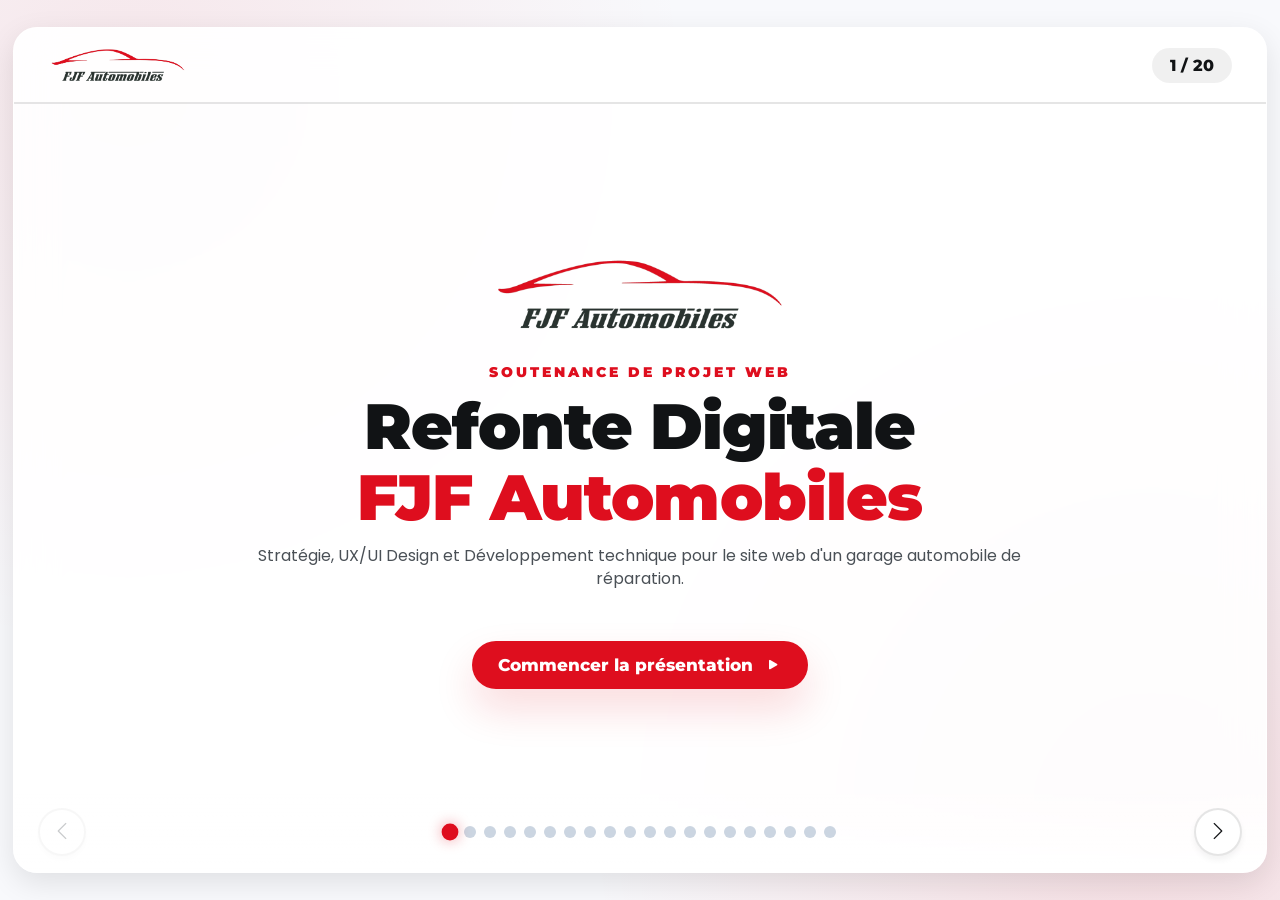
==== index.html @ 792e07eb "netlify freindly" ====
﻿<!DOCTYPE html>
<html lang="fr">
<head>
    <meta charset="UTF-8">
    <meta name="viewport" content="width=device-width, initial-scale=1.0">
    <title>FJF Automobiles - Présentation Projet Web</title>
    
    <!-- Polices officielles -->
    <link rel="preconnect" href="https://fonts.googleapis.com" />
    <link rel="preconnect" href="https://fonts.gstatic.com" crossorigin />
    <link href="https://fonts.googleapis.com/css2?family=Montserrat:wght@400;600;800;900&family=Poppins:wght@300;400;500;600&family=Fira+Code:wght@400;500&display=swap" rel="stylesheet" />
    
    <!-- Icônes Bootstrap -->
    <link rel="stylesheet" href="https://cdn.jsdelivr.net/npm/bootstrap-icons@1.11.3/font/bootstrap-icons.css" />
    
    <link rel="stylesheet" href="styles.css" />
</head>
<body>

    <div class="carousel-shell">
        <!-- Header -->
        <header class="presentation-header">
            <div class="brand-logo">
                <img src="img/fjf-logo-2-removebg-preview.png" alt="FJF Automobiles" style="height: 42px; object-fit: contain;">
            </div>
            <div class="slide-counter" id="slideCounter">1 / 23</div>
        </header>

        <!-- Viewport -->
        <div class="carousel-viewport" id="viewport">
            <div class="carousel-track" id="carouselTrack">

                <!-- ==================== INTRO ==================== -->

                <!-- SLIDE 1 : COUVERTURE -->
                <section class="slide">
                    <div class="slide-content" style="text-align: center;">
                        <img src="img/fjf-logo-2-removebg-preview.png" alt="FJF Automobiles" style="height: 90px; object-fit: contain; margin: 0 auto 24px auto; display: block;">
                        <span class="slide-subtitle animate-up">Soutenance de projet Web</span>
                        <h1 class="slide-title animate-up delay-1" style="font-size: clamp(2.4rem, 5vw, 4.4rem);">Refonte Digitale<br><span>FJF Automobiles</span></h1>
                        <p class="slide-text animate-up delay-2" style="margin: 0 auto 50px auto; max-width: 800px;">
                            Stratégie, UX/UI Design et Développement technique pour le site web d'un garage automobile de réparation.
                        </p>
                        <div class="animate-up delay-3">
                            <button class="btn-primary" onclick="nextSlide(event)">
                                Commencer la présentation <i class="bi bi-play-fill"></i>
                            </button>
                        </div>
                    </div>
                </section>

                <!-- SLIDE 2 : LE CONTEXTE -->
                <section class="slide">
                    <div class="slide-content">
                        <span class="slide-subtitle animate-up">01. Origine du projet</span>
                        <h2 class="slide-title medium animate-up delay-1">Rappel du <span>Contexte</span></h2>
                        
                        <div class="grid-2-col animate-up delay-2">
                            <div>
                                <p class="slide-text">
                                    FJF Automobiles est un garage de réparation automobile, mais son image web ne reflète pas la qualité du service physique fourni à ses clients.
                                </p>
                                <ul class="big-list">
                                    <li><i class="bi bi-x-circle"></i> Site web obsolète</li>
                                    <li><i class="bi bi-x-circle"></i> Navigation mobile difficile</li>
                                    <li><i class="bi bi-x-circle"></i> Prise de rendez-vous uniquement par téléphone</li>
                                </ul>
                            </div>
                            <div class="feature-card highlight" style="background: var(--rouge-fjf); color: white; border: none; text-align: center;">
                                <h3 style="color: white; font-size: 2.2rem;"><i class="bi bi-exclamation-triangle" style="font-size: 3rem; margin-bottom: 20px; display: block;"></i> L'Enjeu</h3>
                                <p style="color: white; font-size: 1.5rem; opacity: 0.9;">
                                    Comment transformer le site web en un outil de gestion client, capable de digitaliser la prise de rendez-vous et les services ?
                                </p>
                            </div>
                        </div>
                    </div>
                </section>

                <!-- SLIDE 3 : LA PROMESSE -->
                <section class="slide">
                    <div class="slide-content" style="text-align: center;">
                        <span class="slide-subtitle animate-up">02. Notre Réponse</span>
                        <i class="bi bi-stars animate-up delay-1" style="font-size: clamp(2.5rem, 5vw, 4.2rem); color: var(--rouge-fjf); display: block; margin-bottom: 20px;"></i>
                        <h2 class="slide-title animate-up delay-2">Un <span>Outil Digital</span> au Service du Garage</h2>
                        <p class="slide-text animate-up delay-3" style="margin: 0 auto; max-width: 1000px; font-size: 2.2rem; line-height: 1.5;">
                            "Une plateforme sur-mesure, claire et efficace, conçue pour simplifier la prise de rendez-vous et renforcer la relation client."
                        </p>
                    </div>
                </section>

                <!-- ==================== STRATEGIE ==================== -->

                <!-- SLIDE 4 : LES 3 PILIERS -->
                <section class="slide">
                    <div class="slide-content">
                        <span class="slide-subtitle animate-up">03. Stratégie</span>
                        <h2 class="slide-title medium animate-up delay-1">Les 3 <span>Piliers</span> du projet</h2>
                        
                        <div class="grid-cards animate-up delay-2">
                            <div class="feature-card">
                                <div class="card-icon"><i class="bi bi-lightning-charge"></i></div>
                                <h3>Performance</h3>
                                <p>Un site léger et performant, optimisé pour une expérience utilisateur fluide et rapide.</p>
                            </div>
                            <div class="feature-card">
                                <div class="card-icon"><i class="bi bi-calendar-check"></i></div>
                                <h3>Accessibilité</h3>
                                <p>Une prise de rendez-vous en ligne simple, disponible 24h/24, pour faciliter le contact client.</p>
                            </div>
                            <div class="feature-card">
                                <div class="card-icon"><i class="bi bi-person-vcard"></i></div>
                                <h3>Espace Client & Donnees</h3>
                                <p>
                                    Creation de compte client avec connexion/inscription, stockage des infos,
                                    gestion des vehicules et suivi de l'historique des rendez-vous.
                                </p>
                            </div>
                        </div>
                    </div>
                </section>

                <!-- SLIDE 5 : CIBLES -->
                <section class="slide">
                    <div class="slide-content">
                        <span class="slide-subtitle animate-up">04. Utilisateurs</span>
                        <h2 class="slide-title medium animate-up delay-1">À qui s'adresse <span>le site</span> ?</h2>
                        <p class="slide-text animate-up delay-2">Deux parcours utilisateurs principaux à optimiser :</p>
                        
                        <div class="grid-2-col animate-up delay-3">
                            <div class="feature-card" style="border-top: 6px solid var(--rouge-fjf);">
                                <h3><i class="bi bi-person-check" style="margin-right: 15px; color: var(--rouge-fjf);"></i>Le Client Régulier</h3>
                                <p>Il connaît déjà le garage. Il a besoin de prendre rendez-vous rapidement, de suivre ses interventions passées et d'accéder à son espace personnel.</p>
                            </div>
                            <div class="feature-card" style="border-top: 6px solid #1a1d20;">
                                <h3><i class="bi bi-search" style="margin-right: 15px; color: var(--texte-principal);"></i>Le Nouveau Prospect</h3>
                                <p>Il cherche un garage de confiance. Il veut que ce soit rapide mais sécurisé pour rapidement prendre rendez-vous pour sa voiture.</p>
                            </div>
                        </div>
                    </div>
                </section>

                <!-- ==================== DESIGN SYSTEM ==================== -->

                <!-- SLIDE 6 : IDENTITÉ VISUELLE - COULEURS -->
                <section class="slide">
                    <div class="slide-content">
                        <span class="slide-subtitle animate-up">05. Design System</span>
                        <h2 class="slide-title medium animate-up delay-1">Design <span>System</span></h2>
                        <p class="slide-text animate-up delay-2">Palette de couleurs.</p>
                        
                        <div class="color-palette animate-up delay-3" style="justify-content: center; gap: 60px; margin-top: 60px;">
                            <div class="color-swatch">
                                <div class="color-circle" style="background: #de0e1e; width: 150px; height: 150px;"></div>
                                <span style="font-size: 1.5rem; display: block; margin-bottom: 10px;">#de0e1e</span>
                                <strong style="font-size: 1.2rem;">Rouge FJF (Action)</strong>
                            </div>
                            <div class="color-swatch">
                                <div class="color-circle" style="background: #111315; width: 150px; height: 150px;"></div>
                                <span style="font-size: 1.5rem; display: block; margin-bottom: 10px;">#111315</span>
                                <strong style="font-size: 1.2rem;">Noir (Texte / Luxe)</strong>
                            </div>
                            <div class="color-swatch">
                                <div class="color-circle" style="background: #f8f9fc; width: 150px; height: 150px; border: 4px solid #e2e8f0;"></div>
                                <span style="font-size: 1.5rem; display: block; margin-bottom: 10px;">#f8f9fc</span>
                                <strong style="font-size: 1.2rem;">Gris perle (Fond)</strong>
                            </div>
                        </div>
                    </div>
                </section>

                <!-- SLIDE 7 : IDENTITÉ VISUELLE - TYPO -->
                <section class="slide">
                    <div class="slide-content">
                        <span class="slide-subtitle animate-up">05. Design System</span>
                        <h2 class="slide-title medium animate-up delay-1">Design <span>System</span></h2>
                            <p class="slide-text animate-up delay-2">Choix typographiques et lisibilité.</p>
                        
                        <div class="grid-2-col animate-up delay-3" style="margin-top: 60px;">
                            <div class="feature-card">
                                <h1 style="font-family: 'Montserrat', sans-serif; font-weight: 900; font-size: 4rem; margin-bottom: 20px; color: var(--rouge-fjf);">Montserrat</h1>
                                <h3 style="margin-bottom: 10px;">Typographie de Titrage</h3>
                                <p>Caractère géométrique, fort et imposant. Idéal pour les titres marketing et l'identité de marque.</p>
                            </div>
                            
                            <div class="feature-card">
                                <h1 style="font-family: 'Poppins', sans-serif; font-weight: 400; font-size: 4rem; margin-bottom: 20px;">Poppins</h1>
                                <h3 style="margin-bottom: 10px;">Typographie de Texte</h3>
                                <p>Ronde et lisible. Elle garantit un confort de lecture optimal pour les pages de services et les informations pratiques.</p>
                            </div>
                        </div>
                    </div>
                </section>

                <!-- SLIDE 8 : UI COMPONENTS -->
                <section class="slide">
                    <div class="slide-content">
                        <span class="slide-subtitle animate-up">06. Interface</span>
                        <h2 class="slide-title medium animate-up delay-1">Composants <span>UI</span></h2>
                        <p class="slide-text animate-up delay-2">Une interface claire et rassurante: rapide, simple et facile a utiliser pour tous les clients.</p>

                        <div class="grid-2-col animate-up delay-3" style="margin-top: 34px; align-items: start; gap: 18px;">
                            <div class="feature-card" style="text-align: left;">
                                <h3 style="margin-bottom: 12px;">Pourquoi ca marche</h3>
                                <ul class="big-list" style="margin: 0; font-size: 1rem;">
                                    <li><i class="bi bi-check2-circle"></i> Facile d'utilisation</li>
                                    <li><i class="bi bi-lightning-charge"></i> Rapide a comprendre</li>
                                    <li><i class="bi bi-hand-index-thumb"></i> Simple sur mobile</li>
                                </ul>
                            </div>

                            <div style="text-align: center;">
                                <p style="margin: 0 0 14px 0; color: var(--texte-secondaire); font-weight: 600;">Action principale visible en 1 clic</p>
                                <button class="btn-primary" style="pointer-events: none; padding: 16px 48px; font-size: 1.1rem;">
                                <i class="bi bi-calendar-check" style="margin-right: 8px;"></i> Prendre Rendez-vous
                            </button>
                            </div>
                        </div>
                    </div>
                </section>

                <!-- ==================== TECHNIQUE & PROJET ==================== -->

                <!-- SLIDE 13 : FONCTIONNALITÉS CLÉS -->
                <section class="slide">
                    <div class="slide-content">
                        <span class="slide-subtitle animate-up">07. Back-office</span>
                        <h2 class="slide-title medium animate-up delay-1">Administration <span>Simplifiée</span></h2>
                        <p class="slide-text animate-up delay-2">Le site est équipé d'outils puissants pour l'équipe FJF afin de gérer les rendez-vous et les clients facilement.</p>
                        
                        <div class="grid-cards animate-up delay-3">
                            <div class="feature-card">
                                <div class="card-icon" style="background: #e0f2fe; color: #0284c7;"><i class="bi bi-calendar-week"></i></div>
                                <h3>Gestion des RDV</h3>
                                <p>Interface d'administration pour visualiser, confirmer ou annuler les rendez-vous clients en temps réel.</p>
                            </div>
                            <div class="feature-card">
                                <div class="card-icon" style="background: #fef08a; color: #a16207;"><i class="bi bi-person-lines-fill"></i></div>
                                <h3>Espace Clients</h3>
                                <p>Chaque client dispose d'un espace personnel pour suivre ses interventions et gérer ses réservations.</p>
                            </div>
                        </div>
                    </div>
                </section>

                <!-- SLIDE X : PLUGINS WORDPRESS DÉVELOPPÉS -->
                <section class="slide">
                    <div class="slide-content">
                        <span class="slide-subtitle animate-up">07b. Plugins sur-mesure</span>
                        <h2 class="slide-title medium animate-up delay-1">Plugins <span>WordPress</span> Développés</h2>
                        <p class="slide-text animate-up delay-2">3 plugins PHP entièrement développés et intégrés au thème FJF-Theme.</p>
                        <div class="grid-cards animate-up delay-3">
                            <div class="feature-card">
                                <div class="card-icon" style="background: #ede9fe; color: #7c3aed;"><i class="bi bi-calendar-plus"></i></div>
                                <h3>fjf-rdv</h3>
                                <p>Prise de rendez-vous avec formulaire personnalisé et gestion admin.</p>
                            </div>
                            <div class="feature-card">
                                <div class="card-icon" style="background: #fef3c7; color: #d97706;"><i class="bi bi-journal-check"></i></div>
                                <h3>fjf-reservations</h3>
                                <p>Suivi et gestion des réservations depuis l'interface WordPress.</p>
                            </div>
                            <div class="feature-card">
                                <div class="card-icon" style="background: #dcfce7; color: #16a34a;"><i class="bi bi-car-front"></i></div>
                                <h3>cruziplug</h3>
                                <p>CPT Voitures avec champs personnalisés pour la gestion du parc atelier.</p>
                            </div>
                    </div>
                </section>

                <!-- ==================== PETIT TOUR DU SITE ==================== -->

                <!-- SLIDE 9 : MAQUETTE ACCUEIL -->
                <section class="slide">
                    <div class="slide-content">
                        <span class="slide-subtitle animate-up">08. Petit tour du site</span>
                        <h2 class="slide-title medium animate-up delay-1">Petit tour du <span>site</span></h2>
                        <p class="slide-text animate-up delay-2">Etape 1: Page d'accueil/ Plaque d'immatriculation.</p>
                        
                        <div class="mockup-container animate-up delay-3" style="height: 500px;">
                            <img src="img/hero.png" alt="Capture page d'accueil" style="width: 100%; height: 100%; object-fit: contain;">
                        </div>
                    </div>
                </section>

                <!-- SLIDE 10 : MAQUETTE SERVICES -->
                <section class="slide">
                    <div class="slide-content">
                        <span class="slide-subtitle animate-up">08. Petit tour du site</span>
                        <h2 class="slide-title medium animate-up delay-1">Petit tour du <span>site</span></h2>
                        <p class="slide-text animate-up delay-2">Etape 2: Choix prestations.</p>
                        
                        <div class="mockup-container animate-up delay-3" style="height: 500px;">
                            <img src="img/prestations-onsite.png" alt="Capture page prestations" style="width: 100%; height: 100%; object-fit: contain;">
                        </div>
                    </div>
                </section>

                <!-- SLIDE 11 : MAQUETTE RDV -->
                <section class="slide">
                    <div class="slide-content">
                        <span class="slide-subtitle animate-up">08. Petit tour du site</span>
                        <h2 class="slide-title medium animate-up delay-1">Petit tour du <span>site</span></h2>
                        <p class="slide-text animate-up delay-2">Etape 3: Prise de rendez-vous.</p>
                        
                        <div class="mockup-container animate-up delay-3" style="height: 500px;">
                            <img src="img/planning-onsite.png" alt="Capture formulaire rendez-vous" style="width: 100%; height: 100%; object-fit: contain;">
                        </div>
                    </div>
                </section>

                <!-- SLIDE 12 : CONFIRMATION PLANNING -->
                <section class="slide">
                    <div class="slide-content">
                        <span class="slide-subtitle animate-up">08. Petit tour du site</span>
                        <h2 class="slide-title medium animate-up delay-1">Petit tour du <span>site</span></h2>
                        <p class="slide-text animate-up delay-2">Etape 4: confirmation du planning.</p>
                        <div class="mockup-container animate-up delay-3" style="height: 500px;">
                            <img src="img/confirmation-planing.png" alt="Capture confirmation planning" style="width: 100%; height: 100%; object-fit: contain;">
                        </div>
                    </div>
                </section>

                <!-- SLIDE 13 : MAQUETTE PLUGIN -->
                <section class="slide">
                    <div class="slide-content">
                        <span class="slide-subtitle animate-up">08. Petit tour du site</span>
                        <h2 class="slide-title medium animate-up delay-1">Coté <span>admin</span></h2>
                        <p class="slide-text animate-up delay-2">Plugin Resa horaires.</p>
                        <div class="screenshot-grid cols-2 animate-up delay-3" style="margin-top: 14px;">
                            <div class="screenshot-slot">
                                <img src="img/fjf-resaplugin.png" alt="Capture plugin resa">
                                <small>Plugin fjf-rdv</small>
                            </div>
                            <div class="screenshot-slot">
                                <img src="img/fjf-reservations.png" alt="Capture plugin reservations">
                                <small>Plugin fjf-reservations</small>
                            </div>
                        </div>
                    </div>
                </section>


                <!-- SLIDE BONUS : PARCOURS RDV -->
                <section class="slide">
                    <div class="slide-content">
                        <span class="slide-subtitle animate-up">09. Parcours Utilisateur</span>
                        <h2 class="slide-title medium animate-up delay-1">Parcours <span>Rendez-vous</span> en 3 étapes</h2>
                        <div class="screenshot-grid cols-3 animate-up delay-2" style="margin-top: 14px;">
                            <div class="screenshot-slot">
                                <img src="img/prestations-onsite.png" alt="Etape 1 choix de prestation">
                                <small>1. Choix prestation</small>
                            </div>
                            <div class="screenshot-slot">
                                <img src="img/planning-onsite.png" alt="Etape 2 planning">
                                <small>2. Sélection planning</small>
                            </div>
                            <div class="screenshot-slot">
                                <img src="img/confirmation-planing.png" alt="Etape 3 confirmation planning">
                                <small>3. Confirmation planning</small>
                            </div>
                        </div>
                    </div>
                </section>

                <!-- SLIDE BONUS : PREUVES PLUGINS -->
                <section class="slide">
                    <div class="slide-content">
                        <span class="slide-subtitle animate-up">10. Formulaire & message</span>
                        <h2 class="slide-title medium animate-up delay-1">Plugin <span>Reservation</span> / Message client</h2>
                        <div class="screenshot-grid cols-2 animate-up delay-2">
                            <div class="screenshot-slot">
                                <img src="img/formulaire-rdv.png" alt="Formulaire de rendez-vous plugin FJF">
                                <small>Formulaire RDV</small>
                            </div>
                            <div class="screenshot-slot">
                                <img src="img/fjf-rdvplugin.png" alt="Plugin FJF rdv">
                                <small>FJF rdv plugin</small>
                            </div>
                        </div>
                    </div>
                </section>

                <!-- SLIDE 14 : STACK TECHNIQUE -->
                <section class="slide">
                    <div class="slide-content">
                        <span class="slide-subtitle animate-up">10. Technique</span>
                        <h2 class="slide-title medium animate-up delay-1">Stack <span>Technologique</span></h2>
                        <p class="slide-text animate-up delay-2">Une base robuste, sécurisée et évolutive reposant sur les standards du marché.</p>
                        
                        <div class="feature-card animate-up delay-3" style="text-align: center; padding: 60px;">
                            <h3 style="font-size: 2.5rem; margin-bottom: 40px;">WordPress CMS</h3>
                            <div class="tech-logos" style="justify-content: center;">
                                <div style="text-align: center;">
                                    <i class="bi bi-wordpress" style="color: #21759b;"></i>
                                    <p style="margin-top: 10px; font-weight: bold;">Cœur</p>
                                </div>
                                <div style="text-align: center;">
                                    <i class="bi bi-filetype-php" style="color: #8993be;"></i>
                                    <p style="margin-top: 10px; font-weight: bold;">Logique</p>
                                </div>
                                <div style="text-align: center;">
                                    <i class="bi bi-filetype-js" style="color: #f59e0b;"></i>
                                    <p style="margin-top: 10px; font-weight: bold;">Interactions</p>
                                </div>
                                <div style="text-align: center;">
                                    <i class="bi bi-filetype-css" style="color: #1572b6;"></i>
                                    <p style="margin-top: 10px; font-weight: bold;">Design</p>
                                </div>
                                <div style="text-align: center;">
                                    <i class="bi bi-shield-check" style="color: #22c55e;"></i>
                                    <p style="margin-top: 10px; font-weight: bold;">Sécurité</p>
                                </div>
                            </div>
                        </div>
                    </div>
                </section>


                <!-- SLIDE 16 : PLANNING -->
                <section class="slide">
                    <div class="slide-content">
                        <span class="slide-subtitle animate-up">12. Gestion de Projet</span>
                        <h2 class="slide-title medium animate-up delay-1">Prochaines <span>Fonctionnalités</span></h2>
                        
                        <div class="grid-cards animate-up delay-2" style="grid-template-columns: repeat(4, 1fr); gap: 20px;">
                            <div class="feature-card" style="padding: 30px; text-align: center;">
                                <h3 style="color: var(--texte-secondaire);">Bientôt</h3>
                                <div class="card-icon" style="margin: 20px auto;"><i class="bi bi-check-all"></i></div>
                                <p style="font-weight: bold; color: var(--texte-principal);">Page de connexion client</p>
                            </div>
                            <div class="feature-card highlight" style="padding: 30px; text-align: center;">
                                <h3 style="color: var(--rouge-fjf);">Priorité</h3>
                                <div class="card-icon" style="margin: 20px auto;"><i class="bi bi-person-badge"></i></div>
                                <p style="font-weight: bold; color: var(--texte-principal);">Espace client personnalisé</p>
                            </div>
                            <div class="feature-card" style="padding: 30px; text-align: center; opacity: 0.6;">
                                <h3 style="color: var(--texte-secondaire);">Ensuite</h3>
                                <div class="card-icon" style="margin: 20px auto;"><i class="bi bi-clock-history"></i></div>
                                <p style="font-weight: bold; color: var(--texte-principal);">Historique des interventions</p>
                            </div>
                            <div class="feature-card" style="padding: 30px; text-align: center; opacity: 0.6;">
                                <h3 style="color: var(--texte-secondaire);">Après</h3>
                                <div class="card-icon" style="margin: 20px auto;"><i class="bi bi-bell"></i></div>
                                <p style="font-weight: bold; color: var(--texte-principal);">Notifications RDV et rappels</p>
                            </div>
                        </div>
                    </div>
                </section>

                <!-- SLIDE 17 : MERCI -->
                <section class="slide">
                    <div class="slide-content" style="text-align: center;">
                        <div class="card-icon animate-up" style="margin: 0 auto 40px auto; width: 120px; height: 120px; font-size: 4rem; border-radius: 50%; background: var(--rouge-fjf); color: white;">
                            <i class="bi bi-chat-quote"></i>
                        </div>
                        <h2 class="slide-title animate-up delay-1" style="font-size: clamp(2.3rem, 5vw, 4rem);">Place aux <span>Questions</span></h2>
                        <p class="slide-text animate-up delay-2" style="margin: 0 auto 50px auto;">
                            Merci de votre attention. <br>Nous sommes à votre écoute pour échanger sur le projet.
                        </p>
                        <div class="animate-up delay-3">
                            <a href="https://github.com/Cruzax/FJF-WORDPRESS.git" target="_blank" class="btn-primary" style="background: #111315;">
                                <i class="bi bi-github"></i> Accéder au Dépôt GitHub
                            </a>
                        </div>
                        <img src="img/fjf-logo-2-removebg-preview.png" alt="FJF Automobiles" style="height: 50px; object-fit: contain; margin: 30px auto 0 auto; display: block; opacity: 0.65;">
                    </div>
                </section>

            </div>
        </div>

        <!-- Contrôles -->
        <div class="controls-overlay">
            <button class="nav-btn" id="prevBtn" aria-label="Slide précédente">
                <i class="bi bi-chevron-left"></i>
            </button>
            
            <div class="pagination" id="pagination">
                <!-- Les points sont générés par JS -->
            </div>

            <button class="nav-btn" id="nextBtn" aria-label="Slide suivante">
                <i class="bi bi-chevron-right"></i>
            </button>
        </div>

        <div class="image-lightbox" id="imageLightbox" aria-hidden="true" role="dialog" aria-label="Zoom image">
            <button class="lightbox-close" id="lightboxClose" aria-label="Fermer le zoom">
                <i class="bi bi-x-lg"></i>
            </button>
            <img id="lightboxImage" src="" alt="Image en zoom">
        </div>
    </div>

    <!-- Script de navigation -->
    <script>
        // ===== Etat & references =====
        const track = document.getElementById('carouselTrack');
        const slides = Array.from(document.querySelectorAll('.slide'));
        const prevBtn = document.getElementById('prevBtn');
        const nextBtn = document.getElementById('nextBtn');
        const pagination = document.getElementById('pagination');
        const slideCounter = document.getElementById('slideCounter');
        const viewport = document.getElementById('viewport');
        const imageLightbox = document.getElementById('imageLightbox');
        const lightboxImage = document.getElementById('lightboxImage');
        const lightboxClose = document.getElementById('lightboxClose');
        const zoomableImages = Array.from(document.querySelectorAll('.mockup-container img, .screenshot-slot img'));

        let currentIndex = 0;
        const totalSlides = slides.length;
        let dots = [];

        // ===== Rendering =====
        function updateUI() {
            track.style.transform = `translateX(-${currentIndex * 100}%)`;

            slides.forEach((slide, index) => {
                slide.classList.toggle('active', index === currentIndex);
            });

            dots.forEach((dot, index) => {
                dot.classList.toggle('active', index === currentIndex);
            });

            prevBtn.disabled = currentIndex === 0;
            nextBtn.disabled = currentIndex === totalSlides - 1;
            slideCounter.textContent = `${currentIndex + 1} / ${totalSlides}`;
        }

        // ===== Navigation =====
        function goToSlide(index) {
            if (index < 0 || index >= totalSlides) {
                return;
            }

            currentIndex = index;
            updateUI();
        }

        function nextSlide(event) {
            if (event) {
                event.stopPropagation();
            }
            goToSlide(currentIndex + 1);
        }

        function prevSlide(event) {
            if (event) {
                event.stopPropagation();
            }
            goToSlide(currentIndex - 1);
        }

        function openLightbox(image) {
            lightboxImage.src = image.src;
            lightboxImage.alt = image.alt || 'Image en zoom';
            imageLightbox.classList.add('open');
            imageLightbox.setAttribute('aria-hidden', 'false');
            document.body.classList.add('lightbox-open');
        }

        function closeLightbox() {
            imageLightbox.classList.remove('open');
            imageLightbox.setAttribute('aria-hidden', 'true');
            lightboxImage.src = '';
            document.body.classList.remove('lightbox-open');
        }

        // ===== Init =====
        function initPagination() {
            slides.forEach((_, index) => {
                const dot = document.createElement('button');
                dot.className = 'dot';
                dot.setAttribute('aria-label', `Aller à la slide ${index + 1}`);
                dot.addEventListener('click', (event) => {
                    event.stopPropagation();
                    goToSlide(index);
                });
                pagination.appendChild(dot);
            });

            dots = Array.from(document.querySelectorAll('.dot'));
        }

        function bindEvents() {
            prevBtn.addEventListener('click', prevSlide);
            nextBtn.addEventListener('click', nextSlide);

            document.addEventListener('keydown', (event) => {
                if (event.key === 'Escape' && imageLightbox.classList.contains('open')) {
                    closeLightbox();
                    return;
                }

                if (event.key === ' ' || event.code === 'Space') {
                    // Avoid browser default behavior and key repeat causing double navigation.
                    event.preventDefault();
                    if (event.repeat) {
                        return;
                    }
                    nextSlide();
                    return;
                }

                if (event.key === 'ArrowRight') {
                    nextSlide();
                } else if (event.key === 'ArrowLeft') {
                    prevSlide();
                }
            });

            zoomableImages.forEach((image) => {
                image.addEventListener('click', (event) => {
                    event.stopPropagation();
                    openLightbox(image);
                });
            });

            lightboxClose.addEventListener('click', closeLightbox);
            imageLightbox.addEventListener('click', (event) => {
                if (event.target === imageLightbox) {
                    closeLightbox();
                }
            });
        }

        initPagination();
        bindEvents();
        updateUI();
    </script>
</body>
</html>
---- styles.css ----
﻿:root {
    /* Palette FJF Automobiles */
    --rouge-fjf: #de0e1e;
    --rouge-fonce: #9b0914;
    --rouge-clair: #ff4d5a;
    
    /* Thème Premium */
    --fond-principal: #f8f9fc;
    --fond-carte: rgba(255, 255, 255, 0.9);
    --texte-principal: #111315; /* Plus foncé pour le projecteur */
    --texte-secondaire: #4a5056; /* Plus contrasté pour le projecteur */
    --bordure: rgba(0, 0, 0, 0.1);
    
    /* Typographie */
    --police-titre: 'Montserrat', sans-serif;
    --police-texte: 'Poppins', sans-serif;
    
    /* Ombres et Effets */
    --shadow-sm: 0 4px 6px rgba(0,0,0,0.05);
    --shadow-md: 0 10px 30px rgba(0,0,0,0.1);
    --shadow-lg: 0 20px 40px rgba(222, 14, 30, 0.15);
    --radius-lg: 24px;
    --radius-md: 16px;
}

* {
    box-sizing: border-box;
    margin: 0;
    padding: 0;
}

body {
    font-family: var(--police-texte);
    color: var(--texte-principal);
    background: 
        radial-gradient(circle at 10% 10%, rgba(222, 14, 30, 0.08), transparent 40%),
        radial-gradient(circle at 90% 90%, rgba(222, 14, 30, 0.12), transparent 40%),
        var(--fond-principal);
    min-height: 100vh;
    display: flex;
    align-items: center;
    justify-content: center;
    overflow: hidden;
}

body.lightbox-open {
    overflow: hidden;
}

/* --- CONTENEUR PRINCIPAL --- */
.carousel-shell {
    width: 98vw;
    max-width: 1800px; /* Plus large pour grand écran */
    height: 94vh;
    background: var(--fond-carte);
    backdrop-filter: blur(20px);
    -webkit-backdrop-filter: blur(20px);
    border: 1px solid rgba(255, 255, 255, 0.8);
    border-radius: var(--radius-lg);
    box-shadow: var(--shadow-md);
    position: relative;
    display: flex;
    flex-direction: column;
    overflow: hidden;
}

/* En-tête de la présentation */
.presentation-header {
    padding: 16px 34px;
    display: flex;
    justify-content: space-between;
    align-items: center;
    border-bottom: 2px solid var(--bordure); /* Bordure plus épaisse */
    z-index: 10;
    background: rgba(255,255,255,0.5);
}

.brand-logo {
    font-family: var(--police-titre);
    font-weight: 900;
    font-size: 1.5rem;
    color: var(--texte-principal);
    letter-spacing: -0.5px;
    display: flex;
    align-items: center;
    gap: 16px;
}

.brand-logo i {
    color: var(--rouge-fjf);
    font-size: 1.9rem;
}

.slide-counter {
    font-family: var(--police-titre);
    font-weight: 800; /* Plus gras */
    color: var(--texte-principal); /* Plus foncé */
    background: rgba(0,0,0,0.06);
    padding: 8px 18px;
    border-radius: 50px;
    font-size: 1rem;
}

/* --- CAROUSEL --- */
.carousel-viewport {
    flex: 1;
    overflow: hidden;
    position: relative;
}

.carousel-track {
    display: flex;
    height: 100%;
    transition: transform 0.6s cubic-bezier(0.25, 1, 0.5, 1);
}

.slide {
    flex: 0 0 100%;
    width: 100%;
    height: 100%;
    padding: 34px 52px 74px;
    display: flex;
    flex-direction: column;
    justify-content: center;
    opacity: 0.3;
    transition: opacity 0.6s ease;
    overflow-y: auto;
}

.slide.active {
    opacity: 1;
}

/* --- CONTENU DES SLIDES (MODE PROJECTEUR XXL) --- */
.slide-content {
    max-width: 1300px; /* Plus large */
    margin: 0 auto;
    width: 100%;
}

/* Animations d'entrée */
.slide.active .animate-up {
    animation: fadeInUp 0.7s cubic-bezier(0.25, 1, 0.5, 1) forwards;
    opacity: 0;
    transform: translateY(40px);
}

.slide.active .delay-1 { animation-delay: 0.15s; }
.slide.active .delay-2 { animation-delay: 0.3s; }
.slide.active .delay-3 { animation-delay: 0.45s; }
.slide.active .delay-4 { animation-delay: 0.6s; }

@keyframes fadeInUp {
    to {
        opacity: 1;
        transform: translateY(0);
    }
}

/* Typographie dans les slides pour projecteur */
.slide-subtitle {
    color: var(--rouge-fjf);
    font-family: var(--police-titre);
    font-weight: 900;
    text-transform: uppercase;
    letter-spacing: 3px;
    font-size: 1rem;
    margin-bottom: 14px;
    display: block;
}

.slide-title {
    font-family: var(--police-titre);
    font-size: clamp(2.2rem, 4.2vw, 3.8rem);
    font-weight: 900;
    line-height: 1.1;
    margin-bottom: 18px;
    color: var(--texte-principal);
    letter-spacing: -1px;
}

.slide-title.medium {
    font-size: clamp(2rem, 3.8vw, 3.1rem);
}

.slide-title span {
    color: var(--rouge-fjf);
}

.slide-text {
    font-size: clamp(1.05rem, 1.9vw, 1.35rem);
    line-height: 1.45;
    color: var(--texte-secondaire);
    margin-bottom: 24px;
    max-width: 1000px;
    font-weight: 400;
}

.slide-text strong {
    color: var(--texte-principal);
    font-weight: 600;
}

/* --- COMPOSANTS UI --- */

/* Grille de cartes générique */
.grid-cards {
    display: grid;
    grid-template-columns: repeat(auto-fit, minmax(320px, 1fr));
    gap: 18px;
    margin-top: 16px;
}

/* Grille 2 colonnes forcée */
.grid-2-col {
    display: grid;
    grid-template-columns: 1fr 1fr;
    gap: 24px;
    align-items: center;
}

.feature-card {
    background: #ffffff;
    border: 2px solid var(--bordure); /* Bordure plus visible */
    padding: 24px;
    border-radius: var(--radius-md);
    box-shadow: var(--shadow-sm);
    transition: transform 0.3s ease, box-shadow 0.3s ease;
}

.feature-card.highlight {
    border-color: var(--rouge-fjf);
    box-shadow: var(--shadow-md);
}

.card-icon {
    width: 62px;
    height: 62px;
    background: rgba(222, 14, 30, 0.08);
    color: var(--rouge-fjf);
    border-radius: 20px;
    display: flex;
    align-items: center;
    justify-content: center;
    font-size: 1.9rem;
    margin-bottom: 14px;
}

.feature-card h3 {
    font-family: var(--police-titre);
    font-weight: 900;
    margin-bottom: 10px;
    font-size: 1.35rem;
    color: var(--texte-principal);
}

.feature-card p {
    color: var(--texte-secondaire);
    font-size: 1.02rem;
    line-height: 1.5;
}

/* Gros Chiffres (Statistiques) */
.big-stat {
    text-align: center;
    padding: 16px;
}

.big-stat .number {
    font-family: var(--police-titre);
    font-size: 3.3rem;
    font-weight: 900;
    color: var(--rouge-fjf);
    line-height: 1;
    margin-bottom: 10px;
}

.big-stat .label {
    font-size: 1.05rem;
    font-weight: 600;
    color: var(--texte-principal);
}

/* Palette de couleurs */
.color-palette {
    display: flex;
    gap: 30px;
    margin-top: 30px;
}

.color-swatch {
    text-align: center;
}

.color-circle {
    width: 96px;
    height: 96px;
    border-radius: 50%;
    margin-bottom: 16px;
    box-shadow: var(--shadow-sm);
    border: 4px solid white;
}

.color-swatch span {
    font-family: 'Fira Code', monospace;
    font-size: 0.95rem;
    color: var(--texte-secondaire);
    font-weight: 600;
}

/* Mockup Image */
.mockup-container {
    width: 100%;
    height: 400px;
    background: #e2e8f0;
    border-radius: var(--radius-md);
    display: flex;
    align-items: center;
    justify-content: center;
    color: var(--texte-secondaire);
    font-family: var(--police-titre);
    font-weight: 700;
    border: 3px dashed #cbd5e1;
    overflow: hidden;
    position: relative;
}

.mockup-container img {
    width: 100%;
    height: 100%;
    object-fit: contain;
    object-position: center;
    background: #ffffff;
    cursor: zoom-in;
}

.mockup-container i {
    font-size: 4rem;
    color: #94a3b8;
    margin-bottom: 20px;
}

.mockup-content {
    text-align: center;
}

/* Liste stylisée géante */
.big-list {
    list-style: none;
    margin-top: 20px;
}

.big-list li {
    font-size: 1.2rem;
    margin-bottom: 14px;
    display: flex;
    align-items: center;
    gap: 12px;
    color: var(--texte-principal);
    font-weight: 500;
}

.big-list li i {
    color: var(--rouge-fjf);
    font-size: 1.5rem;
}

/* --- CONTRÔLES --- */
.controls-overlay {
    position: absolute;
    bottom: 0;
    left: 0;
    right: 0;
    padding: 16px 24px;
    display: flex;
    justify-content: space-between;
    align-items: center;
    pointer-events: none;
    background: linear-gradient(to top, rgba(255,255,255,0.9) 0%, transparent 100%);
}

.nav-btn {
    pointer-events: auto;
    width: 48px;
    height: 48px;
    border-radius: 50%;
    background: white;
    border: 2px solid var(--bordure);
    color: var(--texte-principal);
    font-size: 1.25rem;
    display: flex;
    align-items: center;
    justify-content: center;
    cursor: pointer;
    transition: all 0.2s ease;
    box-shadow: var(--shadow-sm);
}

.nav-btn:hover {
    background: var(--rouge-fjf);
    color: white;
    border-color: var(--rouge-fjf);
    transform: scale(1.1);
}

.nav-btn:disabled {
    opacity: 0.3;
    cursor: not-allowed;
    background: white;
    color: var(--texte-secondaire);
    transform: none;
}

.pagination {
    pointer-events: auto;
    display: flex;
    gap: 8px; /* Réduit pour faire tenir 17 points */
    flex-wrap: wrap;
    justify-content: center;
    max-width: 60%;
}

.dot {
    width: 12px;
    height: 12px;
    border-radius: 50%;
    background: #cbd5e1;
    cursor: pointer;
    transition: all 0.3s ease;
    border: none;
    padding: 0;
}

.dot:hover {
    background: #94a3b8;
}

.dot.active {
    background: var(--rouge-fjf);
    transform: scale(1.4);
    box-shadow: 0 0 10px rgba(222, 14, 30, 0.4);
}

/* Bouton Action */
.btn-primary {
    display: inline-flex;
    align-items: center;
    gap: 12px;
    background: var(--rouge-fjf);
    color: white;
    padding: 14px 26px;
    border-radius: 50px;
    font-family: var(--police-titre);
    font-weight: 800;
    text-decoration: none;
    border: none;
    cursor: pointer;
    transition: all 0.3s;
    box-shadow: var(--shadow-lg);
    font-size: 1.05rem;
}

.btn-primary:hover {
    background: var(--rouge-fonce);
    transform: translateY(-3px);
    box-shadow: 0 25px 50px rgba(222, 14, 30, 0.25);
}

/* Logos Tech */
.tech-logos {
    display: flex;
    gap: 24px;
    align-items: center;
    margin-top: 16px;
}

.tech-logos i {
    font-size: 3.2rem;
    color: var(--texte-secondaire);
}

/* --- GRILLES DE SCREENSHOTS --- */
.screenshot-grid {
    display: grid;
    gap: 12px;
    width: 100%;
    margin-top: 14px;
}

.screenshot-grid.cols-2 { grid-template-columns: 1fr 1fr; }
.screenshot-grid.cols-3 { grid-template-columns: repeat(3, 1fr); }

.screenshot-slot {
    border-radius: 10px;
    background: #eef2f7;
    border: 2px dashed #cbd5e1;
    min-height: 170px;
    display: flex;
    flex-direction: column;
    align-items: center;
    justify-content: center;
    color: #64748b;
    font-size: 0.92rem;
    font-weight: 600;
    text-align: center;
    padding: 20px;
    gap: 8px;
    transition: border-color 0.2s ease;
    overflow: hidden;
}

.screenshot-slot:hover { border-color: var(--rouge-fjf); }
.screenshot-slot i { font-size: 2.2rem; color: #94a3b8; }

.screenshot-slot small {
    font-weight: 400;
    font-size: 0.78rem;
    color: #a0aec0;
    font-family: 'Fira Code', monospace;
}

.screenshot-slot img {
    width: 100%;
    height: 100%;
    object-fit: contain;
    object-position: center;
    background: #ffffff;
    border-radius: 8px;
    cursor: zoom-in;
}

.image-lightbox {
    position: fixed;
    inset: 0;
    background: rgba(8, 10, 14, 0.88);
    display: none;
    align-items: center;
    justify-content: center;
    z-index: 2000;
    padding: 32px;
}

.image-lightbox.open {
    display: flex;
}

.image-lightbox img {
    max-width: min(92vw, 1600px);
    max-height: 88vh;
    width: auto;
    height: auto;
    border-radius: 12px;
    background: #ffffff;
    box-shadow: 0 24px 60px rgba(0, 0, 0, 0.45);
}

.lightbox-close {
    position: absolute;
    top: 18px;
    right: 18px;
    width: 44px;
    height: 44px;
    border: 0;
    border-radius: 50%;
    background: rgba(255, 255, 255, 0.18);
    color: #ffffff;
    font-size: 1.1rem;
    cursor: pointer;
    display: inline-flex;
    align-items: center;
    justify-content: center;
}

@media (max-height: 900px) {
    .screenshot-slot { min-height: 120px; font-size: 0.82rem; }
}

@media (max-height: 900px) {
    .slide {
        padding: 26px 40px 64px;
    }

    .slide-subtitle {
        font-size: 0.9rem;
        margin-bottom: 10px;
    }

    .slide-title {
        font-size: clamp(1.9rem, 3.3vw, 3rem);
        margin-bottom: 12px;
    }

    .slide-text {
        font-size: 1rem;
        margin-bottom: 14px;
    }

    .feature-card {
        padding: 18px;
    }

    .mockup-container {
        height: 320px;
    }
}

/* --- RESPONSIVE BASIQUE --- */
@media (max-width: 1200px) {
    .slide-title { font-size: clamp(1.9rem, 4vw, 3rem); }
    .slide-text { font-size: 1rem; }
}
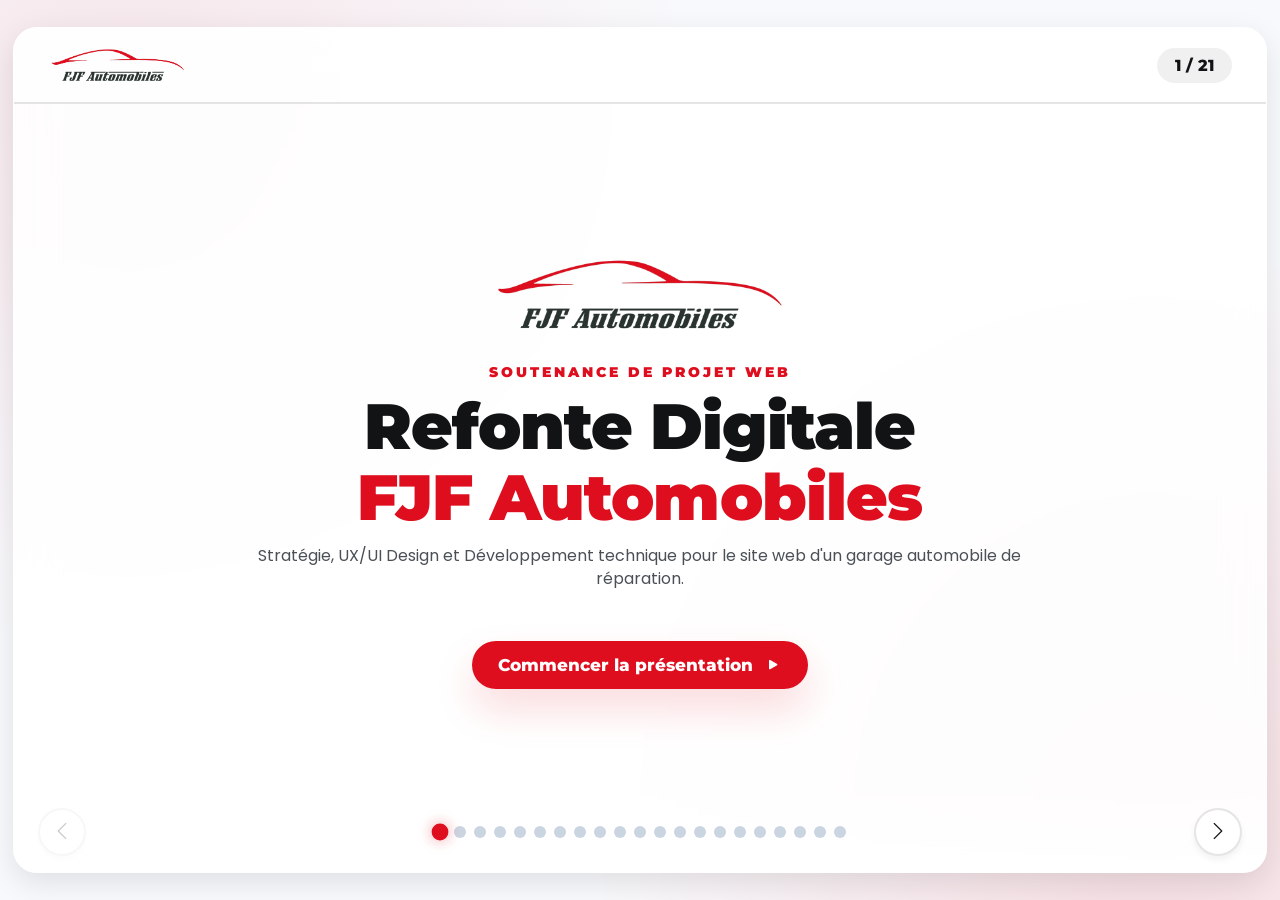
==== commit 356b9b0b: "i" ====
--- a/index.html
+++ b/index.html
@@ -261,7 +261,7 @@
                             </div>
                             <div class="feature-card">
                                 <div class="card-icon" style="background: #dcfce7; color: #16a34a;"><i class="bi bi-car-front"></i></div>
-                                <h3>cruziplug</h3>
+                                <h3>voitureclient</h3>
                                 <p>CPT Voitures avec champs personnalisés pour la gestion du parc atelier.</p>
                             </div>
                     </div>
@@ -447,7 +447,29 @@
                     </div>
                 </section>
 
-                <!-- SLIDE 17 : MERCI -->
+                <!-- SLIDE 17 : RETOURS SOUTENANCE PRÉCÉDENTE -->
+                <section class="slide">
+                    <div class="slide-content">
+                        <span class="slide-subtitle animate-up">Suite à la dernière soutenance</span>
+                        <h2 class="slide-title medium animate-up delay-1">Retours & <span>Améliorations</span></h2>
+                        <p class="slide-text animate-up delay-2">Lors de la soutenance précédente, deux points graphiques ont été soulevés. Voici comment ils ont été corrigés.</p>
+
+                        <div class="grid-2-col animate-up delay-3" style="margin-top: 40px;">
+                            <div class="feature-card" style="border-top: 6px solid var(--rouge-fjf);">
+                                <div class="card-icon" style="background: #fee2e2; color: var(--rouge-fjf);"><i class="bi bi-ui-checks"></i></div>
+                                <h3>Boutons incohérents</h3>
+                                <p>Les boutons du site n'avaient pas un style uniforme d'une page à l'autre. J'ai revu et harmonisé l'ensemble des composants boutons pour garantir une cohérence visuelle sur tout le site.</p>
+                            </div>
+                            <div class="feature-card" style="border-top: 6px solid #1a1d20;">
+                                <div class="card-icon" style="background: #f1f5f9; color: #1a1d20;"><i class="bi bi-layout-sidebar-reverse"></i></div>
+                                <h3>Footer peu soigné</h3>
+                                <p>Le footer manquait de structure et de finition. Il a été entièrement revu : hiérarchie de l'information clarifiée, alignements corrigés et rendu visuel cohérent avec le reste du design.</p>
+                            </div>
+                        </div>
+                    </div>
+                </section>
+
+                <!-- SLIDE 18 : MERCI -->
                 <section class="slide">
                     <div class="slide-content" style="text-align: center;">
                         <div class="card-icon animate-up" style="margin: 0 auto 40px auto; width: 120px; height: 120px; font-size: 4rem; border-radius: 50%; background: var(--rouge-fjf); color: white;">
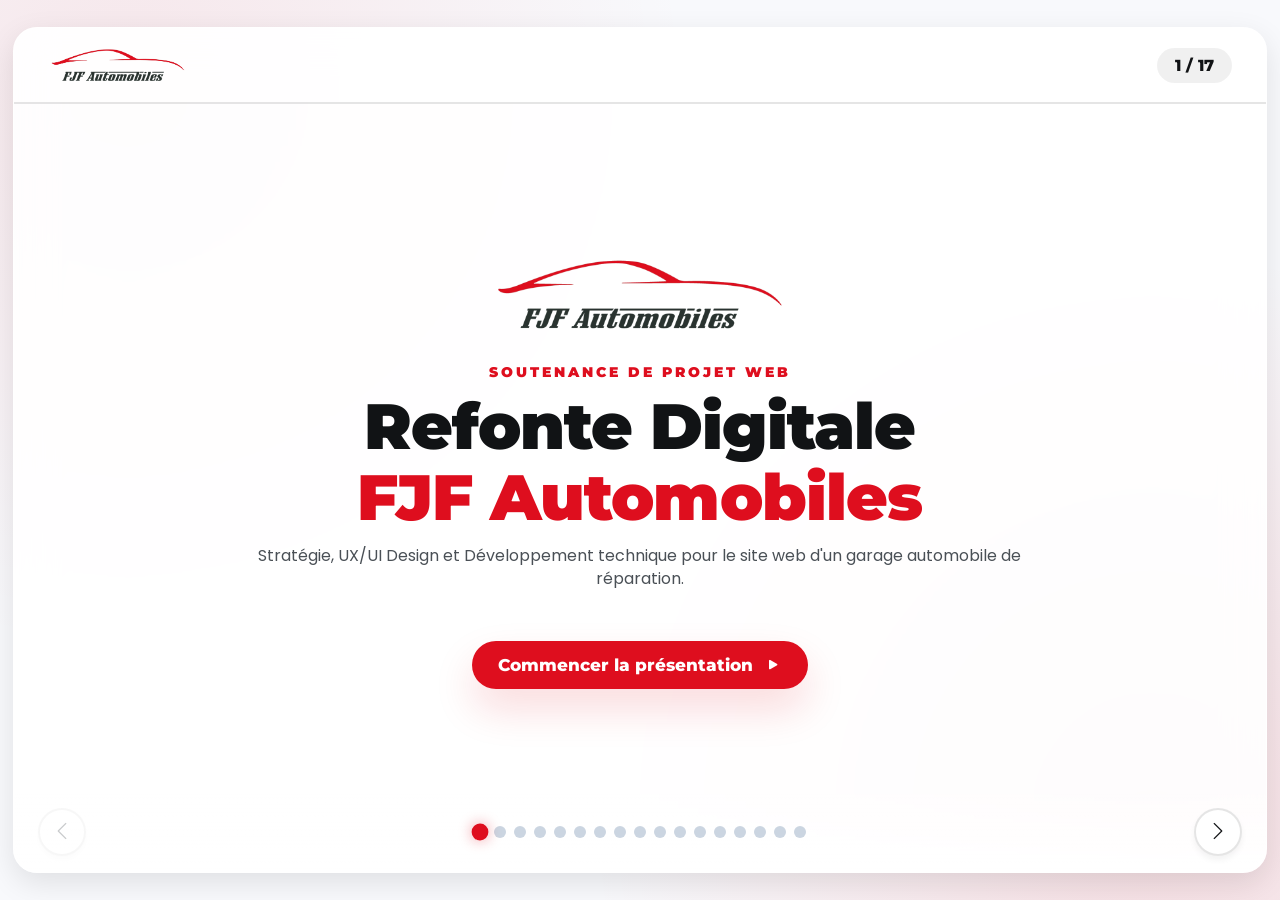
==== commit b4a21298: "i" ====
--- a/index.html
+++ b/index.html
@@ -76,121 +76,34 @@
                     </div>
                 </section>
 
-                <!-- SLIDE 3 : LA PROMESSE -->
-                <section class="slide">
-                    <div class="slide-content" style="text-align: center;">
-                        <span class="slide-subtitle animate-up">02. Notre Réponse</span>
-                        <i class="bi bi-stars animate-up delay-1" style="font-size: clamp(2.5rem, 5vw, 4.2rem); color: var(--rouge-fjf); display: block; margin-bottom: 20px;"></i>
-                        <h2 class="slide-title animate-up delay-2">Un <span>Outil Digital</span> au Service du Garage</h2>
-                        <p class="slide-text animate-up delay-3" style="margin: 0 auto; max-width: 1000px; font-size: 2.2rem; line-height: 1.5;">
-                            "Une plateforme sur-mesure, claire et efficace, conçue pour simplifier la prise de rendez-vous et renforcer la relation client."
-                        </p>
-                    </div>
-                </section>
+
 
                 <!-- ==================== STRATEGIE ==================== -->
 
-                <!-- SLIDE 4 : LES 3 PILIERS -->
-                <section class="slide">
-                    <div class="slide-content">
-                        <span class="slide-subtitle animate-up">03. Stratégie</span>
-                        <h2 class="slide-title medium animate-up delay-1">Les 3 <span>Piliers</span> du projet</h2>
-                        
-                        <div class="grid-cards animate-up delay-2">
-                            <div class="feature-card">
-                                <div class="card-icon"><i class="bi bi-lightning-charge"></i></div>
-                                <h3>Performance</h3>
-                                <p>Un site léger et performant, optimisé pour une expérience utilisateur fluide et rapide.</p>
-                            </div>
-                            <div class="feature-card">
-                                <div class="card-icon"><i class="bi bi-calendar-check"></i></div>
-                                <h3>Accessibilité</h3>
-                                <p>Une prise de rendez-vous en ligne simple, disponible 24h/24, pour faciliter le contact client.</p>
-                            </div>
-                            <div class="feature-card">
-                                <div class="card-icon"><i class="bi bi-person-vcard"></i></div>
-                                <h3>Espace Client & Donnees</h3>
-                                <p>
-                                    Creation de compte client avec connexion/inscription, stockage des infos,
-                                    gestion des vehicules et suivi de l'historique des rendez-vous.
-                                </p>
-                            </div>
-                        </div>
-                    </div>
-                </section>
-
-                <!-- SLIDE 5 : CIBLES -->
-                <section class="slide">
-                    <div class="slide-content">
-                        <span class="slide-subtitle animate-up">04. Utilisateurs</span>
-                        <h2 class="slide-title medium animate-up delay-1">À qui s'adresse <span>le site</span> ?</h2>
-                        <p class="slide-text animate-up delay-2">Deux parcours utilisateurs principaux à optimiser :</p>
-                        
-                        <div class="grid-2-col animate-up delay-3">
+                <!-- SLIDE 17 : RETOURS SOUTENANCE PRÉCÉDENTE -->
+                <section class="slide">
+                    <div class="slide-content">
+                        <span class="slide-subtitle animate-up">Suite à la dernière soutenance</span>
+                        <h2 class="slide-title medium animate-up delay-1">Retours & <span>Améliorations</span></h2>
+                        <p class="slide-text animate-up delay-2">Lors de la soutenance précédente, deux points graphiques ont été soulevés. </p>
+
+                        <div class="grid-2-col animate-up delay-3" style="margin-top: 40px;">
                             <div class="feature-card" style="border-top: 6px solid var(--rouge-fjf);">
-                                <h3><i class="bi bi-person-check" style="margin-right: 15px; color: var(--rouge-fjf);"></i>Le Client Régulier</h3>
-                                <p>Il connaît déjà le garage. Il a besoin de prendre rendez-vous rapidement, de suivre ses interventions passées et d'accéder à son espace personnel.</p>
+                                <div class="card-icon" style="background: #fee2e2; color: var(--rouge-fjf);"><i class="bi bi-ui-checks"></i></div>
+                                <h3>Boutons incohérents</h3>
+                                <p>Les boutons du site n'avaient pas un style uniforme d'une page à l'autre. J'ai revu et harmonisé l'ensemble des composants boutons pour garantir une cohérence visuelle sur tout le site.</p>
                             </div>
                             <div class="feature-card" style="border-top: 6px solid #1a1d20;">
-                                <h3><i class="bi bi-search" style="margin-right: 15px; color: var(--texte-principal);"></i>Le Nouveau Prospect</h3>
-                                <p>Il cherche un garage de confiance. Il veut que ce soit rapide mais sécurisé pour rapidement prendre rendez-vous pour sa voiture.</p>
-                            </div>
-                        </div>
-                    </div>
-                </section>
-
-                <!-- ==================== DESIGN SYSTEM ==================== -->
-
-                <!-- SLIDE 6 : IDENTITÉ VISUELLE - COULEURS -->
-                <section class="slide">
-                    <div class="slide-content">
-                        <span class="slide-subtitle animate-up">05. Design System</span>
-                        <h2 class="slide-title medium animate-up delay-1">Design <span>System</span></h2>
-                        <p class="slide-text animate-up delay-2">Palette de couleurs.</p>
-                        
-                        <div class="color-palette animate-up delay-3" style="justify-content: center; gap: 60px; margin-top: 60px;">
-                            <div class="color-swatch">
-                                <div class="color-circle" style="background: #de0e1e; width: 150px; height: 150px;"></div>
-                                <span style="font-size: 1.5rem; display: block; margin-bottom: 10px;">#de0e1e</span>
-                                <strong style="font-size: 1.2rem;">Rouge FJF (Action)</strong>
-                            </div>
-                            <div class="color-swatch">
-                                <div class="color-circle" style="background: #111315; width: 150px; height: 150px;"></div>
-                                <span style="font-size: 1.5rem; display: block; margin-bottom: 10px;">#111315</span>
-                                <strong style="font-size: 1.2rem;">Noir (Texte / Luxe)</strong>
-                            </div>
-                            <div class="color-swatch">
-                                <div class="color-circle" style="background: #f8f9fc; width: 150px; height: 150px; border: 4px solid #e2e8f0;"></div>
-                                <span style="font-size: 1.5rem; display: block; margin-bottom: 10px;">#f8f9fc</span>
-                                <strong style="font-size: 1.2rem;">Gris perle (Fond)</strong>
-                            </div>
-                        </div>
-                    </div>
-                </section>
-
-                <!-- SLIDE 7 : IDENTITÉ VISUELLE - TYPO -->
-                <section class="slide">
-                    <div class="slide-content">
-                        <span class="slide-subtitle animate-up">05. Design System</span>
-                        <h2 class="slide-title medium animate-up delay-1">Design <span>System</span></h2>
-                            <p class="slide-text animate-up delay-2">Choix typographiques et lisibilité.</p>
-                        
-                        <div class="grid-2-col animate-up delay-3" style="margin-top: 60px;">
-                            <div class="feature-card">
-                                <h1 style="font-family: 'Montserrat', sans-serif; font-weight: 900; font-size: 4rem; margin-bottom: 20px; color: var(--rouge-fjf);">Montserrat</h1>
-                                <h3 style="margin-bottom: 10px;">Typographie de Titrage</h3>
-                                <p>Caractère géométrique, fort et imposant. Idéal pour les titres marketing et l'identité de marque.</p>
-                            </div>
-                            
-                            <div class="feature-card">
-                                <h1 style="font-family: 'Poppins', sans-serif; font-weight: 400; font-size: 4rem; margin-bottom: 20px;">Poppins</h1>
-                                <h3 style="margin-bottom: 10px;">Typographie de Texte</h3>
-                                <p>Ronde et lisible. Elle garantit un confort de lecture optimal pour les pages de services et les informations pratiques.</p>
-                            </div>
-                        </div>
-                    </div>
-                </section>
-
+                                <div class="card-icon" style="background: #f1f5f9; color: #1a1d20;"><i class="bi bi-layout-sidebar-reverse"></i></div>
+                                <h3>Footer peu soigné</h3>
+                                <p>Le footer manquait de structure et de finition. Il a été entièrement revu : hiérarchie de l'information clarifiée, alignements corrigés et rendu visuel cohérent avec le reste du design.</p>
+                            </div>
+                        </div>
+                    </div>
+                </section>
+
+                
+               
                 <!-- SLIDE 8 : UI COMPONENTS -->
                 <section class="slide">
                     <div class="slide-content">
@@ -447,23 +360,27 @@
                     </div>
                 </section>
 
-                <!-- SLIDE 17 : RETOURS SOUTENANCE PRÉCÉDENTE -->
-                <section class="slide">
-                    <div class="slide-content">
-                        <span class="slide-subtitle animate-up">Suite à la dernière soutenance</span>
-                        <h2 class="slide-title medium animate-up delay-1">Retours & <span>Améliorations</span></h2>
-                        <p class="slide-text animate-up delay-2">Lors de la soutenance précédente, deux points graphiques ont été soulevés. Voici comment ils ont été corrigés.</p>
-
-                        <div class="grid-2-col animate-up delay-3" style="margin-top: 40px;">
+                <!-- SLIDE : DIFFICULTÉS -->
+                <section class="slide">
+                    <div class="slide-content">
+                        <span class="slide-subtitle animate-up">13. Bilan</span>
+                        <h2 class="slide-title medium animate-up delay-1">Difficultés & <span>Apprentissages</span></h2>
+
+                        <div class="grid-cards animate-up delay-2" style="grid-template-columns: repeat(3, 1fr); gap: 24px; margin-top: 40px;">
                             <div class="feature-card" style="border-top: 6px solid var(--rouge-fjf);">
-                                <div class="card-icon" style="background: #fee2e2; color: var(--rouge-fjf);"><i class="bi bi-ui-checks"></i></div>
-                                <h3>Boutons incohérents</h3>
-                                <p>Les boutons du site n'avaient pas un style uniforme d'une page à l'autre. J'ai revu et harmonisé l'ensemble des composants boutons pour garantir une cohérence visuelle sur tout le site.</p>
-                            </div>
-                            <div class="feature-card" style="border-top: 6px solid #1a1d20;">
-                                <div class="card-icon" style="background: #f1f5f9; color: #1a1d20;"><i class="bi bi-layout-sidebar-reverse"></i></div>
-                                <h3>Footer peu soigné</h3>
-                                <p>Le footer manquait de structure et de finition. Il a été entièrement revu : hiérarchie de l'information clarifiée, alignements corrigés et rendu visuel cohérent avec le reste du design.</p>
+                                <div class="card-icon" style="background: #fee2e2; color: var(--rouge-fjf);"><i class="bi bi-tools"></i></div>
+                                <h3>Difficulté Technique</h3>
+                                <p>La migration WordPress a été le point le plus complexe du projet : compatibilité des plugins, gestion des données et restructuration du thème ont nécessité un travail important.</p>
+                            </div>
+                            <div class="feature-card" style="border-top: 6px solid #f59e0b;">
+                                <div class="card-icon" style="background: #fef3c7; color: #d97706;"><i class="bi bi-emoji-neutral"></i></div>
+                                <h3>Difficulté Humaine</h3>
+                                <p>Certaines tâches répétitives ou bloquantes ont engendré des moments de démotivation. Avancer malgré ces obstacles a demandé de la persévérance.</p>
+                            </div>
+                            <div class="feature-card" style="border-top: 6px solid #22c55e;">
+                                <div class="card-icon" style="background: #dcfce7; color: #16a34a;"><i class="bi bi-lightbulb"></i></div>
+                                <h3>Point Positif</h3>
+                                <p>J'ai compris en profondeur le fonctionnement de WordPress : boucles, hooks, CPT, plugins… Cette montée en compétence est un vrai atout pour la suite.</p>
                             </div>
                         </div>
                     </div>
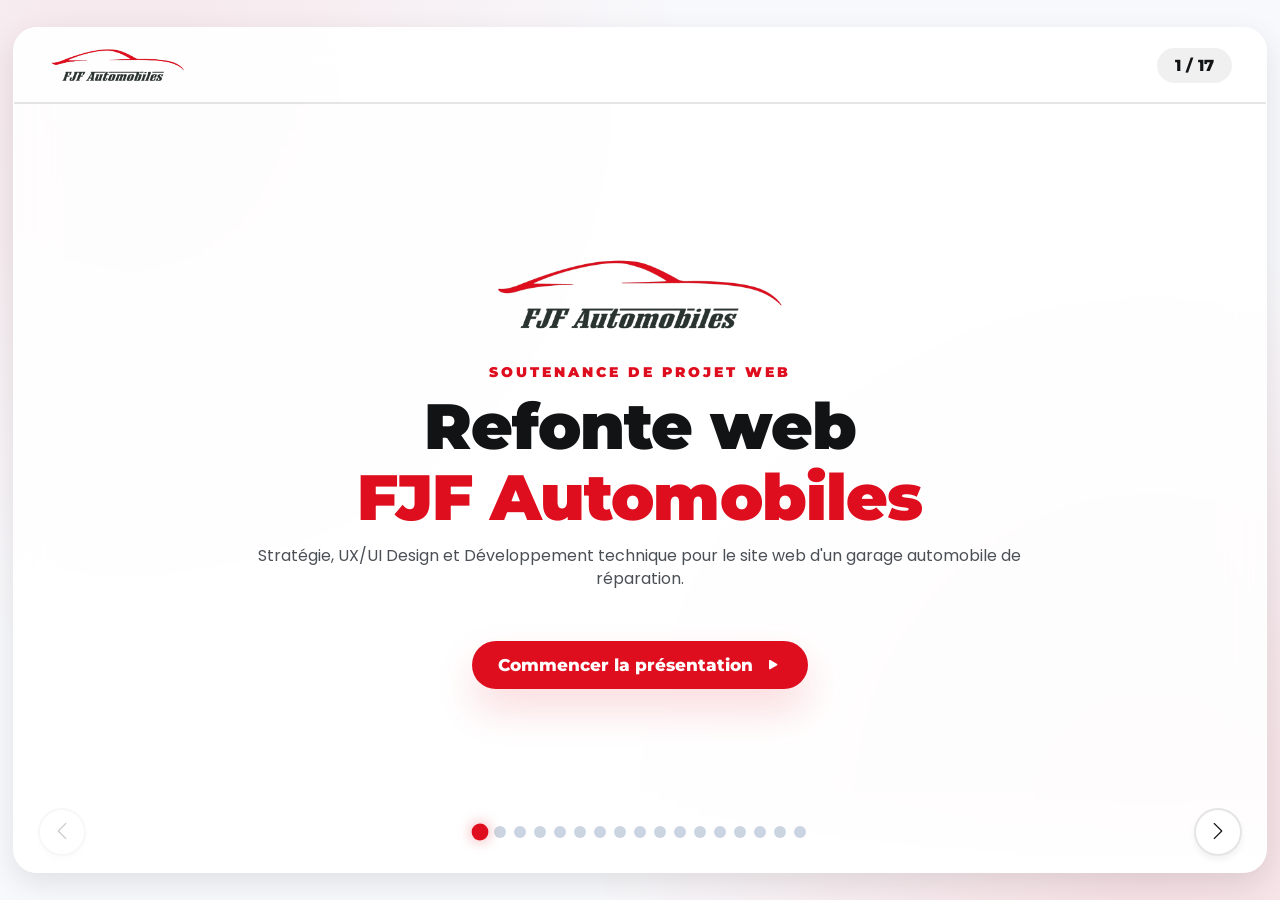
==== commit 5806b00e: "i" ====
--- a/index.html
+++ b/index.html
@@ -37,7 +37,7 @@
                     <div class="slide-content" style="text-align: center;">
                         <img src="img/fjf-logo-2-removebg-preview.png" alt="FJF Automobiles" style="height: 90px; object-fit: contain; margin: 0 auto 24px auto; display: block;">
                         <span class="slide-subtitle animate-up">Soutenance de projet Web</span>
-                        <h1 class="slide-title animate-up delay-1" style="font-size: clamp(2.4rem, 5vw, 4.4rem);">Refonte Digitale<br><span>FJF Automobiles</span></h1>
+                        <h1 class="slide-title animate-up delay-1" style="font-size: clamp(2.4rem, 5vw, 4.4rem);">Refonte web<br><span>FJF Automobiles</span></h1>
                         <p class="slide-text animate-up delay-2" style="margin: 0 auto 50px auto; max-width: 800px;">
                             Stratégie, UX/UI Design et Développement technique pour le site web d'un garage automobile de réparation.
                         </p>
@@ -124,7 +124,7 @@
                             <div style="text-align: center;">
                                 <p style="margin: 0 0 14px 0; color: var(--texte-secondaire); font-weight: 600;">Action principale visible en 1 clic</p>
                                 <button class="btn-primary" style="pointer-events: none; padding: 16px 48px; font-size: 1.1rem;">
-                                <i class="bi bi-calendar-check" style="margin-right: 8px;"></i> Prendre Rendez-vous
+                                <i class="" style="margin-right: 8px;"></i> Prendre Rendez-vous
                             </button>
                             </div>
                         </div>
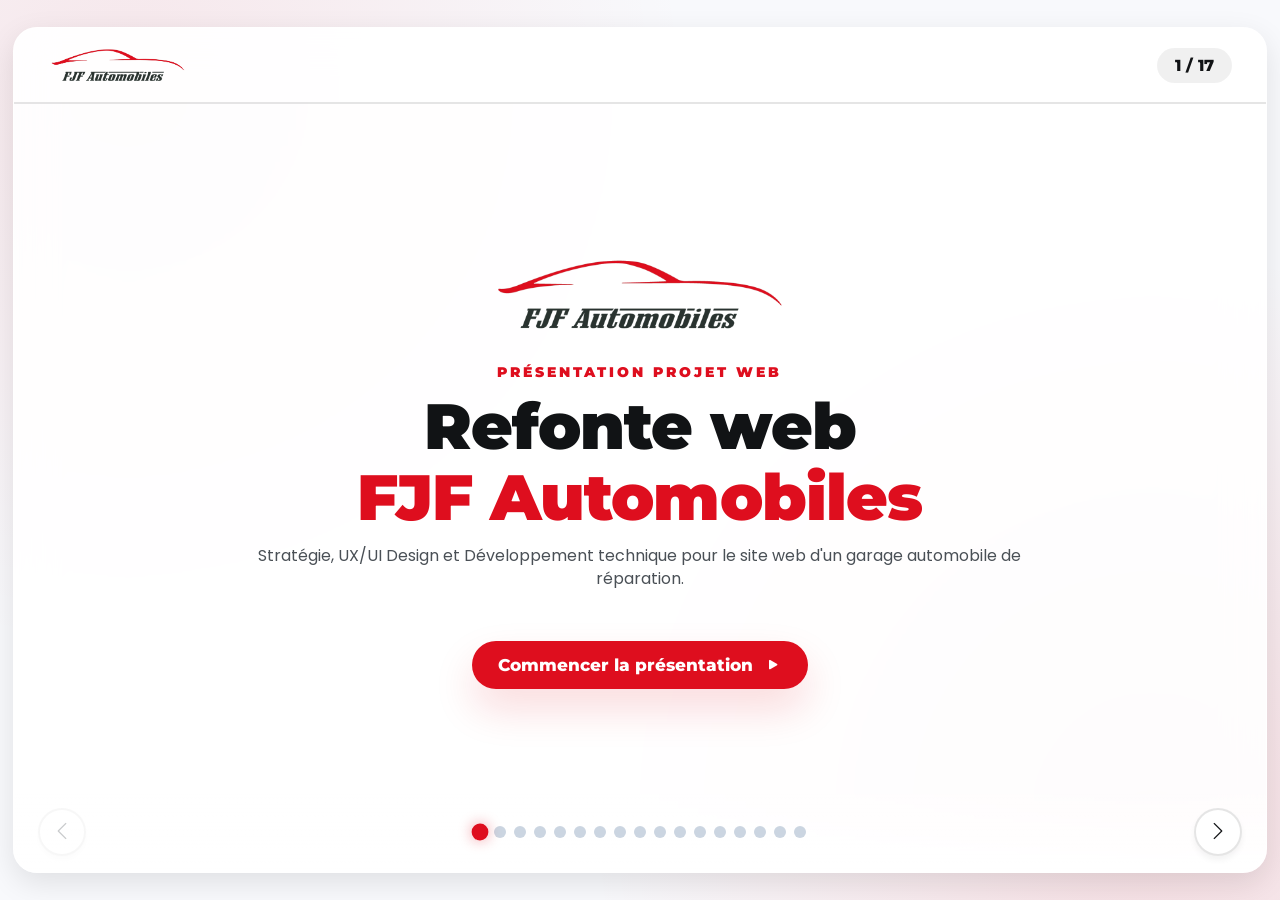
==== commit 8deedd4d: "a" ====
--- a/index.html
+++ b/index.html
@@ -36,7 +36,7 @@
                 <section class="slide">
                     <div class="slide-content" style="text-align: center;">
                         <img src="img/fjf-logo-2-removebg-preview.png" alt="FJF Automobiles" style="height: 90px; object-fit: contain; margin: 0 auto 24px auto; display: block;">
-                        <span class="slide-subtitle animate-up">Soutenance de projet Web</span>
+                        <span class="slide-subtitle animate-up">Présentation projet Web</span>
                         <h1 class="slide-title animate-up delay-1" style="font-size: clamp(2.4rem, 5vw, 4.4rem);">Refonte web<br><span>FJF Automobiles</span></h1>
                         <p class="slide-text animate-up delay-2" style="margin: 0 auto 50px auto; max-width: 800px;">
                             Stratégie, UX/UI Design et Développement technique pour le site web d'un garage automobile de réparation.
